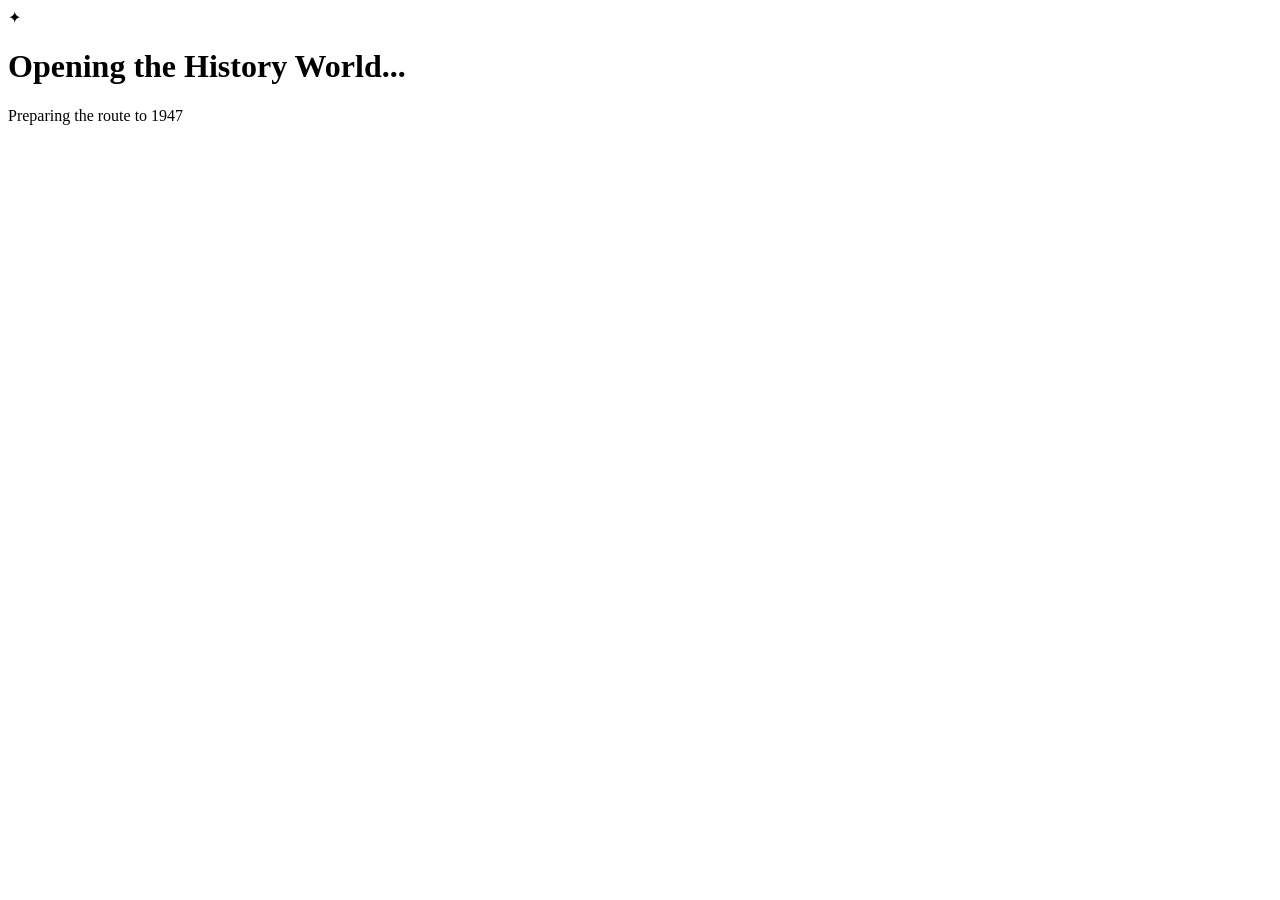
==== learn/index.html @ 53ae79a4 "Create standalone History Quest game portal in learn/ folder" ====
<!doctype html>
<html lang="en">
<head>
 <meta charset="utf-8">
 <meta name="viewport" content="width=device-width, initial-scale=1">
 <meta name="theme-color" content="#10142b">
 <meta name="description" content="History Quest — a playable 1757–1947 Modern Indian History adventure inside CGL Arena.">
 <title>History Quest · CGL Arena</title>
 <link rel="preconnect" href="https://fonts.googleapis.com">
 <link rel="preconnect" href="https://fonts.gstatic.com" crossorigin>
 <link href="https://fonts.googleapis.com/css2?family=DM+Sans:wght@400;500;600;700;800&family=Outfit:wght@400;500;600;700;800;900&display=swap" rel="stylesheet">
 <link rel="stylesheet" href="./quest.css?v=questworld-20261031-v1">
</head>
<body>
 <div id="game"><div class="initial-loader"><span class="loader-compass">✦</span><h1>Opening the History World...</h1><p>Preparing the route to 1947</p></div></div>
 <div id="toast" class="toast" role="status" aria-live="polite"></div>
 <script src="../learn-history-data.js?v=20261031-world1"></script>
 <script src="./quest.js?v=questworld-20261031-v1"></script>
</body>
</html>
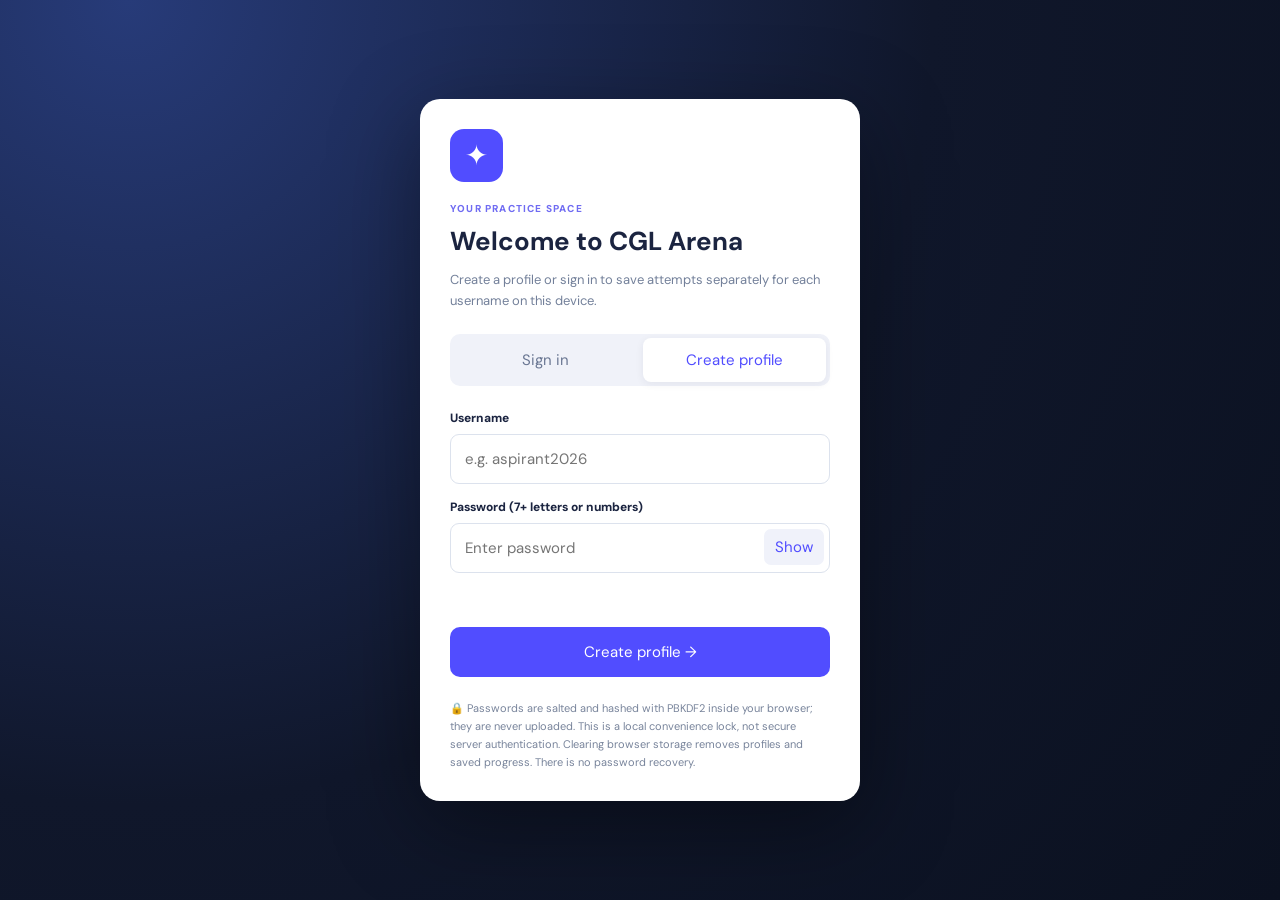
==== commit 5ee17f1a: "Load self-contained History Quest RPG modules and boot standalone portal" ====
--- a/learn/index.html
+++ b/learn/index.html
@@ -9,12 +9,16 @@
  <link rel="preconnect" href="https://fonts.googleapis.com">
  <link rel="preconnect" href="https://fonts.gstatic.com" crossorigin>
  <link href="https://fonts.googleapis.com/css2?family=DM+Sans:wght@400;500;600;700;800&family=Outfit:wght@400;500;600;700;800;900&display=swap" rel="stylesheet">
- <link rel="stylesheet" href="./quest.css?v=questworld-20261031-v1">
+ <link rel="stylesheet" href="./quest.css?v=questworld-20261031-v2">
 </head>
 <body>
  <div id="game"><div class="initial-loader"><span class="loader-compass">✦</span><h1>Opening the History World...</h1><p>Preparing the route to 1947</p></div></div>
  <div id="toast" class="toast" role="status" aria-live="polite"></div>
  <script src="../learn-history-data.js?v=20261031-world1"></script>
- <script src="./quest.js?v=questworld-20261031-v1"></script>
+ <script src="./art.js?v=questworld-20261031-v2"></script>
+ <script src="./core.js?v=questworld-20261031-v2"></script>
+ <script src="./world.js?v=questworld-20261031-v2"></script>
+ <script src="./play.js?v=questworld-20261031-v2"></script>
+ <script>window.HQ?.start();</script>
 </body>
 </html>
--- a/learn/quest.css
+++ b/learn/quest.css
@@ -0,0 +1,169 @@
+
+@import url('https://fonts.googleapis.com/css2?family=DM+Sans:wght@400;500;600;700;800&family=Outfit:wght@400;500;600;700;800;900&display=swap');
+:root{--navy:#11172c;--night:#161d39;--ink:#263148;--muted:#75809b;--purple:#6d53d8;--gold:#eeb65d;--teal:#3bc4a7;--paper:#f8f5ed;--line:#e9e4dd;--shadow:0 17px 44px rgba(40,31,65,.10)}
+*{box-sizing:border-box}html{scroll-behavior:smooth}body{margin:0;background:var(--paper);color:var(--ink);font:14px 'DM Sans',system-ui,sans-serif}button,input,select{font:inherit}button{cursor:pointer}button:disabled{cursor:not-allowed;opacity:.55}button:focus-visible,a:focus-visible{outline:3px solid #a28df5;outline-offset:3px}a{text-decoration:none;color:inherit}h1,h2,h3,h4{font-family:'Outfit',sans-serif;letter-spacing:-.035em}p{line-height:1.65}.game-shell{min-height:100vh;display:flex;flex-direction:column}.game-body{flex:1;width:min(1500px,100%);margin:0 auto;padding:27px 35px 65px}.game-top{background:#121930;color:#fff;position:sticky;z-index:50;top:0;display:flex;align-items:center;gap:24px;padding:14px max(28px,calc((100vw - 1500px)/2 + 35px));min-height:76px;box-shadow:0 10px 28px #10142220}.game-brand{display:flex;align-items:center;gap:12px;min-width:195px;font:800 19px 'Outfit',sans-serif;letter-spacing:-.06em;white-space:nowrap}.game-brand b{color:#ae9cff}.game-brand small{display:block;font:800 9px 'DM Sans',sans-serif;letter-spacing:.19em;color:#929bb7;margin-top:3px}.logo-star{width:39px;height:39px;border-radius:13px;display:grid;place-items:center;background:linear-gradient(145deg,#8776ff,#5646cf);color:#fff;font-size:25px;box-shadow:0 4px 16px #7056d866}.game-nav{display:flex;align-items:center;gap:3px;flex:1}.game-nav button{border:0;background:transparent;color:#aeb8cd;padding:10px 12px;border-radius:11px;font-size:12px;font-weight:800;white-space:nowrap}.game-nav button span{font-size:14px}.game-nav button.on,.game-nav button:hover{background:#343d66;color:white}.game-hud{display:flex;gap:12px;align-items:center;white-space:nowrap}.game-hud>span{background:#312d55;color:#f8d980;padding:10px 12px;font-weight:800;border:1px solid #ffffff17;border-radius:10px}.game-hud>a{font-size:11px;font-weight:800;color:#b4bed2}.game-footer{margin-top:auto;background:#161e35;color:#9ba8c3;display:flex;justify-content:space-between;gap:12px;flex-wrap:wrap;padding:23px max(25px,calc((100vw - 1500px)/2 + 35px));font-size:10px;font-weight:700;letter-spacing:.07em}.game-footer a{color:#e3d6fa}.eyebrow{font-size:11px;font-weight:800;letter-spacing:.14em;color:#ebc988}.eyebrow.dark{color:#9275cb}.toast{position:fixed;z-index:200;bottom:26px;left:50%;transform:translate(-50%,25px);background:#181d3b;color:#fff;padding:14px 22px;border:1px solid #a38be5;border-radius:15px;box-shadow:0 20px 40px #16183360;opacity:0;pointer-events:none;transition:.3s;max-width:calc(100% - 40px);text-align:center;font-weight:800}.toast.show{opacity:1;transform:translate(-50%,0)}.initial-loader{text-align:center;display:grid;place-content:center;min-height:100vh;background:linear-gradient(145deg,#131934,#353069);color:white}.loader-compass{font-size:70px;animation:float 3s ease-in-out infinite}
+.action-primary{background:linear-gradient(110deg,#ffca7e,#f7a853);color:#35263f;border:0;padding:16px 22px;font:900 12px 'DM Sans',sans-serif;border-radius:13px;letter-spacing:.035em;box-shadow:0 8px 22px #efab6355;transition:transform .2s,filter .2s;display:inline-flex;align-items:center;justify-content:center;gap:13px}.action-primary:hover{transform:translateY(-3px);filter:brightness(1.04)}.action-ghost{border:1px solid #ffffff63;background:#ffffff0b;color:#fff;border-radius:13px;padding:15px 20px;font-size:12px;font-weight:800}.action-ghost:hover{background:#ffffff22}
+.adventure-hero{border-radius:27px;overflow:hidden;position:relative;min-height:440px;background:radial-gradient(ellipse at 80% 25%,#4b427d 0,transparent 45%),linear-gradient(110deg,#1c2546,#272949 58%,#413765);color:white;display:grid;grid-template-columns:1.12fr .88fr;box-shadow:0 23px 50px #1c1f4c28;margin-bottom:32px}.adventure-copy{padding:43px 10px 42px 48px;position:relative;z-index:2}.hero-kicker{font-size:10px;color:#ffdf9d;font-weight:800;letter-spacing:.18em}.adventure-copy h1{font:900 clamp(33px,4vw,56px)/1.08 'Outfit',sans-serif;letter-spacing:-.055em;margin:18px 0}.adventure-copy h1 em{font-style:normal;color:#f8cd87}.adventure-copy p{max-width:515px;color:#cbd1e6;line-height:1.7;font-size:13px;margin-bottom:22px}.adventure-actions{display:flex;gap:12px;flex-wrap:wrap}.hero-scores{display:flex;gap:32px;margin-top:33px}.hero-scores div{border-right:1px solid #ffffff35;padding-right:30px}.hero-scores div:last-child{border:0}.hero-scores strong{display:block;font:800 25px 'Outfit',sans-serif;color:#fff}.hero-scores strong small{font-size:14px;color:#a8aac9}.hero-scores span{display:block;font-size:10px;color:#adb9d4;margin-top:3px;font-weight:700}
+.adventure-art{position:relative;overflow:hidden;min-width:0;align-self:stretch;background:radial-gradient(circle at 62% 40%,#d4a38629,transparent 55%)}.adventure-art .moon{position:absolute;width:270px;height:270px;background:radial-gradient(circle,#ffdcac,#e9b26d 60%,#ffc37827 62%,transparent 74%);border-radius:50%;right:10%;top:5%;filter:drop-shadow(0 0 33px #ffa96240);animation:halo 6s ease-in-out infinite}.art-mountain{position:absolute;bottom:20px;left:-10%;height:170px;width:120%;background:#424f6c;clip-path:polygon(0 100%,18% 35%,30% 70%,47% 18%,63% 72%,77% 30%,100% 100%)}.m-two{bottom:0;background:#263a55;opacity:.8;transform:scaleX(-1)}.art-landmark{position:absolute;left:5%;right:2%;bottom:15px;filter:drop-shadow(0 22px 24px #12132955);animation:float 7s ease-in-out infinite}.art-landmark .illustration{width:100%;height:auto}.art-star{position:absolute;color:#f9dda1;text-shadow:0 0 15px #ffc879;font-size:35px;animation:twinkle 3s ease-in-out infinite}.star-one{right:18%;top:17%}.star-two{right:72%;top:33%;font-size:22px;animation-delay:1s}.star-three{right:27%;top:56%;font-size:18px;animation-delay:2s}.art-date{position:absolute;z-index:4;display:flex;gap:8px;align-items:center;box-shadow:0 10px 25px #16152c60;background:#ffffffeb;color:#423661;font:900 12px 'Outfit',sans-serif;padding:10px 14px;border-radius:12px}.date-one{left:6%;top:19%;transform:rotate(-9deg)}.date-two{right:5%;bottom:22%;transform:rotate(8deg)}.art-orbit{position:absolute;right:10%;top:29%;font-size:150px;color:#f4e4bb18}
+.map-heading{display:flex;justify-content:space-between;align-items:center;gap:25px;margin:38px 0 22px}.map-heading h2{font-size:36px;margin:9px 0 6px}.map-heading h2 em{color:#e5a451;font-style:normal}.map-heading p{margin:0;color:#8390a1;font-size:13px}.map-percentage{background:#e7e0f8;border-radius:50px;color:#715bb2;padding:13px 17px;font-size:11px;font-weight:900;white-space:nowrap}
+.map-layout{display:grid;grid-template-columns:minmax(0,1fr) 280px;gap:18px;align-items:start}.fantasy-map{background:linear-gradient(145deg,#f5e9ce,#f4eddd 42%,#eae1cf);min-height:1210px;border:1px solid #dec9a8;border-radius:26px;position:relative;overflow:hidden;box-shadow:var(--shadow)}.fantasy-map:after{content:"";position:absolute;inset:0;pointer-events:none;opacity:.26;background-image:radial-gradient(#b79f6f .8px,transparent .8px);background-size:18px 18px}.map-backdrop{position:absolute;inset:0;width:100%;height:100%;pointer-events:none}.journey-wire{animation:riverRun 22s linear infinite}.world-stops{position:relative;z-index:2;height:1210px}.world-card{width:min(340px,42%);position:absolute;border-radius:18px;overflow:hidden;background:#fffaf1;border:1px solid #d8c1a0;box-shadow:0 16px 35px #80664a29;transition:transform .25s,box-shadow .25s}.world-card:hover{transform:translateY(-6px) rotate(-.4deg);box-shadow:0 25px 48px #80664a45}.world-card.locked{filter:grayscale(.8);opacity:.70}.world-card.finished{border-color:#57b797}.card-0{top:32px;left:6%}.card-1{top:245px;right:4%}.card-2{top:465px;left:6%}.card-3{top:688px;right:5%}.card-4{top:913px;left:13%}.world-card-banner{height:93px;overflow:hidden;background:linear-gradient(#e9e0c2,#c7d4bd)}.world-card-banner .illustration{width:100%;height:110px;object-fit:cover;transform:translateY(-8px)}.world-card-info{padding:14px 17px 15px}.world-card-top{display:flex;justify-content:space-between;align-items:center;gap:8px;font-size:9px;font-weight:900;color:#a09689;letter-spacing:.09em}.world-card-top span:last-child{color:#9d6c65}.world-card.unlocked .world-card-top span:last-child{color:#25896f}.world-title{display:flex;gap:10px;align-items:center;margin:9px 0 4px}.world-emoji{font-size:21px;background:#f6e5c8;border-radius:10px;width:38px;height:38px;display:grid;place-items:center}.world-title h3{font-size:18px;margin:0;line-height:1.05}.world-title small{display:block;color:#a28d7e;font-size:10px;margin-top:3px}.world-card-info>p{color:#8d7b72;font-size:10px;margin:5px 0 12px;line-height:1.4}.world-card-bar>div{display:flex;justify-content:space-between;font-size:9px;font-weight:800;color:#8a7b6c}.world-card-bar i{display:block;height:5px;border-radius:10px;background:#e8e1d5;overflow:hidden;margin:6px 0 10px}.world-card-bar em{display:block;height:100%;background:linear-gradient(90deg,#7ebaa4,#39a88b);border-radius:10px}.world-enter{width:100%;background:#262d4e;color:#fff;border:0;border-radius:9px;padding:10px 12px;font-size:10px;font-weight:900;display:flex;justify-content:space-between}.world-enter:hover{background:#6754c8}.locked-note{background:#e5ddd0;color:#887967;padding:9px 10px;border-radius:9px;font-size:10px;font-weight:700}
+.quest-hud{position:sticky;top:96px;background:linear-gradient(180deg,#25294e,#1b2440);border:1px solid #4d4a6b;border-radius:20px;padding:23px;color:#fff;box-shadow:0 13px 37px #1c1e4660}.hud-brand{display:flex;justify-content:space-between;font-size:10px;color:#c1b7ed;font-weight:900;letter-spacing:.07em}.hud-brand b{color:#f6d185}.hud-portrait{height:100px;width:100px;border-radius:50%;display:grid;place-items:center;font-size:56px;margin:23px auto 12px;background:radial-gradient(circle at 32% 28%,#7976bb,#4a497d);box-shadow:0 0 0 7px #ffffff14}.quest-hud h3{text-align:center;font-size:23px;margin:8px 0 0}.quest-hud>p{text-align:center;color:#aeb9dd;font-size:11px;margin:6px 0 20px}.hud-progress,.mission-progress i,.forge-meter,.vault-world i{display:block;height:8px;background:#ffffff28;border-radius:40px;overflow:hidden}.hud-progress>i,.mission-progress em,.forge-meter>i,.vault-world em{display:block;height:100%;background:linear-gradient(90deg,#efb75b,#71d9b4);border-radius:40px}.hud-small{display:flex;justify-content:space-between;color:#bac6e1;font-size:10px;margin-top:10px}.hud-divider{height:1px;background:#ffffff1a;margin:23px 0}.hud-kicker{color:#f6cc87;font-size:10px;letter-spacing:.1em;font-weight:900}.quest-hud h4{font:800 17px 'Outfit',sans-serif;margin:13px 0 7px}.hud-button{background:#efd080;border:0;color:#393550;border-radius:11px;padding:13px;width:100%;font-size:11px;font-weight:900}.hud-badges{display:flex;gap:9px;flex-wrap:wrap;margin:16px 0}.hud-badges span{font-size:25px}.hud-badges .hidden-badge{filter:grayscale(1);opacity:.3}.hud-link{border:0;background:transparent;color:#cbcdf6;font-weight:900;font-size:11px;padding:6px 0}
+.closing-banner{display:flex;justify-content:space-between;align-items:center;gap:20px;margin-top:28px;padding:30px;background:linear-gradient(110deg,#35254e,#59417c);border-radius:20px;color:#fff}.closing-banner span{font-size:10px;color:#f5c88b;letter-spacing:.1em;font-weight:900}.closing-banner h2{font-size:25px;margin:9px 0 3px}.closing-banner p{color:#d5c7e4;font-size:12px;margin:0}
+.mission-toolbar{display:flex;justify-content:space-between;align-items:center;gap:12px;margin:4px 0 18px}.mission-toolbar button{border:0;background:transparent;color:#6d6190;font-size:11px;font-weight:900}.mission-toolbar span{font-size:10px;letter-spacing:.12em;color:#a59aa3;font-weight:900}
+.mission-cover{position:relative;display:grid;grid-template-columns:1fr .8fr;border-radius:24px;overflow:hidden;min-height:285px;background:linear-gradient(110deg,#33335b,#61537b);color:white;box-shadow:var(--shadow)}.mission-cover.theme-0{background:linear-gradient(115deg,#423652,#916f63)}.mission-cover.theme-1{background:linear-gradient(110deg,#502f50,#9e6077)}.mission-cover.theme-2{background:linear-gradient(110deg,#3a3b74,#8b77a9)}.mission-cover.theme-3{background:linear-gradient(110deg,#235665,#4b9e92)}.mission-cover.theme-4{background:linear-gradient(110deg,#315c72,#8c9676)}
+.mission-intro{padding:32px 30px 30px;position:relative;z-index:2}.mission-intro h1{font-size:37px;margin:11px 0}.mission-intro p{font-size:12px;color:#f4f0f0bd;max-width:490px}.mission-intro small{font-size:10px;color:#f6d7a8;font-weight:800}.mission-progress{max-width:400px;margin:20px 0 12px}.mission-progress>div{display:flex;justify-content:space-between;font-size:10px;letter-spacing:.05em;margin-bottom:7px}.cover-landmark{position:relative;display:flex;align-items:center;justify-content:center;background:radial-gradient(circle at 60% 40%,#ffffff30,transparent 65%)}.cover-landmark .illustration{width:100%;filter:drop-shadow(0 15px 20px #10162e55)}.mission-layout{display:grid;grid-template-columns:minmax(0,1fr) 370px;gap:20px;margin-top:22px;align-items:start}.timeline-panel,.intel-panel{background:#fff;border:1px solid #e6e4e9;border-radius:19px;box-shadow:0 5px 25px #201b2e08;min-width:0}.timeline-panel{padding:28px}.timeline-header{display:flex;justify-content:space-between;gap:14px;margin-bottom:20px}.timeline-header h2{font-size:29px;margin:7px 0}.timeline-header p{font-size:12px;color:#8490a6;margin:0}.timeline-header>span{font-size:11px;color:#997bc0;font-weight:900;white-space:nowrap}.timeline-rail{position:relative;display:flex;flex-direction:column;gap:14px;padding:10px 0 10px 10px}.timeline-rail:before{content:"";position:absolute;left:31px;top:8px;bottom:8px;border-left:3px dashed #e7c78f}.timeline-event{position:relative;display:flex;gap:14px;align-items:center;text-align:left;border:0;background:transparent;width:100%;padding:0;min-height:94px}.event-node{z-index:1;display:grid;place-items:center;flex-shrink:0;width:44px;height:44px;border:3px solid #e8cf9c;border-radius:50%;background:#fff4e0;color:#9a7951;font:900 13px 'Outfit',sans-serif;transition:.2s}.timeline-event.captured .event-node{background:#3db898;border-color:#3db898;color:#fff}.timeline-event.on .event-node{border-color:#7760e7;box-shadow:0 0 0 5px #ded9ff}.event-card{flex:1;display:flex;flex-direction:column;gap:6px;border:1px solid #e6e4ef;border-radius:13px;background:#fff;padding:16px 18px;transition:.2s}.event-card small{font-size:10px;color:#8e97ae;letter-spacing:.04em;font-weight:700}.event-card small b{color:#8767bd}.event-card strong{font:800 18px 'Outfit',sans-serif}.event-card em{font-size:10px;color:#998d9e;font-style:normal;font-weight:800}.timeline-event.on .event-card,.timeline-event:hover .event-card{background:#f7f5ff;border-color:#a59af3;box-shadow:0 7px 25px #4e41a712}.timeline-event.captured .event-card em{color:#2b9c82}.mission-success{background:#edfff7;color:#287f68;padding:17px;border:1px solid #b8e7d4;border-radius:14px;margin:20px 0 0;font-weight:800}.mission-success button{background:none;border:0;color:#226b5b;font-weight:900;margin-left:14px}
+.intel-panel{padding:22px;position:sticky;top:96px}.intel-top{display:flex;justify-content:space-between;gap:12px;align-items:flex-start}.intel-top span{font-size:10px;font-weight:900;color:#947cae;letter-spacing:.06em}.intel-top h2{font-size:24px;line-height:1.2;margin:9px 0 18px}.intel-star{border:1px solid #dedbed;background:#fff;border-radius:11px;color:#aea0bf;padding:5px 12px;font-size:27px}.intel-star.starred{background:#fff5dc;color:#e9b356}.intel-art{height:160px;border-radius:14px;position:relative;overflow:hidden;background:linear-gradient(160deg,#f6e5d8,#d0ddd4)}.intel-art svg{height:165px;width:100%}.intel-art>span{position:absolute;top:12px;left:12px;background:#ffffffcc;border-radius:20px;padding:7px 11px;font-size:10px;font-weight:900}.intel-story{margin:20px 0}.intel-story span,.intel-tile span{display:block;font-size:10px;color:#8593a9;letter-spacing:.05em;font-weight:900}.intel-story p{font-size:13px;color:#516079;line-height:1.7}.intel-tile{border-radius:13px;padding:14px 15px;margin:10px 0;background:#f5f7fa}.intel-tile strong{display:block;font-size:12px;line-height:1.7;margin-top:8px}.intel-tile.memory{background:#eeedff;border:1px solid #dcd6ff}.intel-tile.memory strong{color:#584bc0}.intel-tile.warning{background:#fff4e1;border:1px solid #f9deb0}.intel-tile.warning strong{color:#8b6534}.capture-button{display:block;width:100%;margin-top:17px;border:0;border-radius:11px;background:linear-gradient(110deg,#785ce4,#5647cc);color:#fff;font-size:11px;font-weight:900;padding:15px}.capture-button.done{background:#e3f8ee;color:#26866e}.next-event{width:100%;border:1px solid #e2dfea;background:white;border-radius:11px;padding:12px 14px;color:#645887;font-weight:900;font-size:11px;margin-top:10px;text-align:left;display:flex;justify-content:space-between}.intel-hint{font-size:10px;color:#9a9eab;margin:16px 2px 0}
+@keyframes float{0%,100%{transform:translateY(0)}50%{transform:translateY(-12px)}}@keyframes halo{0%,100%{opacity:.85;transform:scale(1)}50%{opacity:1;transform:scale(1.045)}}@keyframes twinkle{0%,100%{opacity:.45;transform:scale(.8)}50%{opacity:1;transform:scale(1.15)}}@keyframes riverRun{to{stroke-dashoffset:-480}}
+
+/* ===== HERO COLLECTION / CHARACTER CARDS ===== */
+.heroes-banner{background:radial-gradient(circle at 89% 27%,#c58ac457,transparent 31%),linear-gradient(120deg,#292548,#50406d);color:white;border-radius:27px;padding:47px 49px;overflow:hidden;position:relative;min-height:268px;display:flex;justify-content:space-between}
+.heroes-banner h1,.forge-heading h1,.vault-banner h1,.boss-intro h1{font:900 clamp(34px,4.2vw,53px)/1.07 'Outfit',sans-serif;letter-spacing:-.055em;margin:17px 0}
+.heroes-banner h1 em,.forge-heading h1 em,.vault-banner h1 em,.boss-intro h1 em{color:#f9c77f;font-style:normal}
+.heroes-banner p{max-width:580px;color:#d7cee4;margin:0;font-size:13px}
+.hero-banner-pills{display:flex;gap:9px;flex-wrap:wrap;margin-top:25px}
+.hero-banner-pills span,.boss-pills span{border:1px solid #ffffff35;background:#ffffff17;padding:9px 12px;border-radius:30px;font-size:10px;font-weight:900;letter-spacing:.05em}
+.banner-crown{font-size:190px;color:#ffffff12;position:absolute;right:8%;top:-50px;transform:rotate(16deg)}
+.hero-filters{display:flex;flex-wrap:wrap;gap:9px;margin:27px 0}
+.hero-filters button{background:white;border:1px solid #e5dfed;border-radius:12px;padding:11px 15px;color:#796c8d;font-size:11px;font-weight:900}
+.hero-filters button.on{background:#6151bc;color:#fff;border-color:#6151bc;box-shadow:0 7px 18px #6451bc35}
+.collectible-grid{display:grid;grid-template-columns:repeat(4,minmax(0,1fr));gap:18px}
+.collectible{border-radius:20px;background:#fff;overflow:hidden;border:1px solid #eae5eb;box-shadow:0 10px 30px #27203c0c;transition:transform .25s,box-shadow .25s;min-width:0}
+.collectible:hover{transform:translateY(-8px) rotate(-.4deg);box-shadow:0 23px 48px #41345c28}
+.collectible-visual{height:208px;position:relative;display:flex;align-items:flex-end;justify-content:center;background:radial-gradient(circle at 50% 35%,var(--portrait-a),var(--portrait-b));overflow:hidden}
+.collectible-visual:before{content:"";position:absolute;left:13%;top:13%;width:74%;aspect-ratio:1;border:2px solid #ffffff60;border-radius:50%;box-shadow:0 0 0 15px #ffffff13,0 0 0 30px #ffffff08}
+.collectible-visual:after{content:"✧";position:absolute;bottom:-60px;right:-20px;color:#ffffff26;font-size:180px}
+.collectible-portrait{width:92%;max-width:230px;z-index:2;transform:translateY(12px);filter:drop-shadow(0 10px 13px #26213933)}
+.collectible-portrait svg{width:100%}
+.collectible-series{position:absolute;left:12px;top:12px;font-size:10px;font-weight:900;color:#372f56;border:1px solid #ffffff74;background:#ffffff85;border-radius:30px;padding:7px 10px;z-index:3}
+.collectible-emblem{position:absolute;right:15px;bottom:12px;font-size:25px;background:#ffffffc9;width:42px;height:42px;display:grid;place-items:center;border-radius:13px;z-index:3;box-shadow:0 5px 15px #16142a22}
+.collectible-info{padding:20px 18px 18px}
+.collectible-info>small{font-size:9px;font-weight:900;color:#9671ae;letter-spacing:.12em}
+.collectible-info h3{font-size:22px;margin:7px 0 5px}
+.collectible-info>p{color:#8490a3;font-size:11px;min-height:52px;margin:4px 0 12px;line-height:1.6}
+.collectible-facts{display:flex;flex-wrap:wrap;gap:6px;min-height:55px}
+.collectible-facts span{background:#f4f1ff;padding:6px 8px;border-radius:7px;color:#7b66a4;font-size:9px;font-weight:800}
+.collectible-info button{width:100%;text-align:center;background:#262945;border:0;color:#fff;font-size:10px;font-weight:900;border-radius:10px;padding:13px 7px;margin-top:15px}
+.collectible-info button:hover{background:#6951c6}
+/* ===== MEMORY FORGE ===== */
+.forge-heading{text-align:center;max-width:690px;margin:28px auto 33px}
+.forge-heading h1{color:#263048}
+.forge-heading h1 em{color:#7a57c5}
+.forge-heading .eyebrow{color:#986bc3}
+.forge-heading p{color:#8a91a2;font-size:13px}
+.forge-grid{display:grid;grid-template-columns:minmax(0,1fr) 285px;gap:24px;max-width:1160px;margin:0 auto}
+.forge-main{min-width:0}
+.forge-tools{display:flex;justify-content:space-between;align-items:center;margin-bottom:15px;gap:8px}
+.forge-tools span{font-size:11px;font-weight:900;color:#8d7aa1;letter-spacing:.12em}
+.forge-tools select{border:1px solid #ded7eb;background:white;border-radius:10px;padding:11px;font-weight:700;color:#655675;max-width:200px;font-size:11px}
+.big-flashcard{position:relative;width:100%;min-height:435px;border:0;overflow:hidden;background:radial-gradient(ellipse at 50% 40%,#6a57a8 0,transparent 72%),linear-gradient(125deg,#242451,#473876);color:white;border-radius:25px;padding:43px 50px;display:flex;align-items:center;justify-content:center;flex-direction:column;gap:25px;box-shadow:0 22px 42px #38296a40;transition:transform .3s,background .3s}
+.big-flashcard:before{content:"";position:absolute;inset:15px;border:1px solid #ffffff38;border-radius:18px;pointer-events:none}
+.big-flashcard:after{content:"";position:absolute;width:360px;height:360px;border:60px solid #ffffff06;border-radius:50%;top:0;right:-150px;pointer-events:none}
+.big-flashcard:hover{transform:translateY(-5px)}
+.big-flashcard.face-up{background:radial-gradient(circle at 40% 30%,#289a8b,#176372 72%,#204d71)}
+.big-flashcard .flash-sigil{position:absolute;left:30px;top:22px;font-size:38px;color:#e5c78e}
+.flash-kicker{font-size:11px;font-weight:900;letter-spacing:.17em;color:#dbc9f1}
+.big-flashcard strong{font:900 clamp(30px,5vw,51px)/1.1 'Outfit',sans-serif;letter-spacing:-.05em;max-width:620px}
+.big-flashcard p{max-width:520px;color:#eeecfa;font-size:15px;line-height:1.75;margin:0}
+.big-flashcard small{font-size:10px;font-weight:900;letter-spacing:.14em;color:#e1d4f3}
+.flash-bottom{position:absolute;bottom:22px;color:#dccdb6;font-size:18px;letter-spacing:.6em}
+.forge-actions{display:flex;justify-content:space-between;gap:10px;margin:22px 0}
+.forge-actions>button:not(.action-primary){background:#fff;border:1px solid #dfdeeb;border-radius:12px;padding:12px 16px;color:#6a5b86;font-size:11px;font-weight:900}
+.forge-meter{height:8px;border-radius:20px;overflow:hidden;background:#e6e2ec}
+.forge-meter>i{display:block;height:100%;background:linear-gradient(90deg,#a781ec,#55cdb3);border-radius:20px}
+.forge-bottom{text-align:center;font-size:11px;color:#8b91a0;margin-top:12px}
+.forge-guide{border:1px solid #e4deec;border-radius:20px;background:#fff;align-self:start;padding:25px;box-shadow:var(--shadow)}
+.forge-guide>span{font-size:11px;font-weight:900;color:#896ab2;letter-spacing:.04em}
+.forge-guide>div{margin-top:25px;padding-bottom:17px;border-bottom:1px solid #eeebf3}
+.forge-guide b{font-size:12px;color:#443f65}
+.forge-guide p{font-size:12px;color:#9196a5;margin:8px 0 0}
+.forge-guide button{width:100%;border:0;border-radius:11px;background:#f0ecff;color:#6551b1;font-weight:900;padding:15px;margin-top:22px;font-size:11px}
+/* ===== BOSS BATTLE ===== */
+.boss-lobby{position:relative;overflow:hidden;min-height:590px;background:radial-gradient(circle at 76% 40%,#4f396f,transparent 42%),linear-gradient(120deg,#1a1b3b,#30305d 65%,#4c3462);border-radius:27px;color:white;display:grid;grid-template-columns:1.15fr .85fr;box-shadow:0 25px 50px #241f4c34}
+.boss-sky{position:absolute;inset:0;pointer-events:none;overflow:hidden}.boss-sky span{position:absolute;color:#ffdf9a;font-size:42px;animation:twinkle 4s ease-in-out infinite}.boss-sky span:nth-child(1){left:71%;top:11%}.boss-sky span:nth-child(2){left:93%;top:36%;animation-delay:1s}.boss-sky span:nth-child(3){left:66%;bottom:16%;animation-delay:2s}
+.boss-intro{z-index:3;position:relative;padding:65px 20px 65px 53px}
+.boss-intro h1{font-size:clamp(43px,5vw,69px)}.boss-intro em{color:#ffc07f}
+.boss-intro>p{font-size:13px;color:#d6d4ea;max-width:555px}
+.boss-pills{display:flex;gap:9px;flex-wrap:wrap;margin-top:24px}
+.boss-lobby-actions{display:flex;gap:10px;flex-wrap:wrap;margin-top:25px}
+.boss-last{display:block;margin-top:27px;color:#c7bedc;font-size:10px;letter-spacing:.09em}
+.boss-monster{display:grid;place-items:center;position:relative;align-self:stretch}
+.boss-outer{font-size:220px;z-index:2;filter:drop-shadow(0 25px 24px #110e334f);animation:bossFloat 5s ease-in-out infinite}
+.boss-eye{position:absolute;font-size:35px;top:27%;color:#ffa653;z-index:4;letter-spacing:.3em;animation:twinkle 3s ease-in-out infinite}
+.boss-shadow{position:absolute;bottom:21%;width:220px;height:35px;border-radius:50%;background:#0e102956;filter:blur(17px)}
+.battle-scene{max-width:1040px;margin:0 auto}
+.battle-top{display:flex;justify-content:space-between;align-items:center;gap:10px;margin-bottom:17px;font-size:11px;color:#9188a5;font-weight:900;letter-spacing:.04em}
+.battle-top button{border:0;background:none;color:#67558d;font-size:11px;font-weight:900}
+.arena{position:relative;display:grid;grid-template-columns:1fr 100px 1fr;align-items:center;gap:15px;padding:22px;background:linear-gradient(110deg,#26294c,#44416c);border-radius:22px;color:white;overflow:hidden;min-height:178px;box-shadow:0 15px 35px #20213b27}
+.arena:before{content:"";position:absolute;inset:0;background:radial-gradient(circle at 50% 0,#ffffff1e,transparent 55%);pointer-events:none}
+.fighter{display:flex;align-items:center;gap:15px;z-index:2}
+.fighter-icon{font-size:56px;animation:bossFloat 4s ease-in-out infinite;filter:drop-shadow(0 8px 10px #19182a66)}
+.fighter>div:last-child{flex:1;min-width:0}.fighter b{font-size:11px;letter-spacing:.07em}.fighter small{font-size:10px;color:#c1c2dd;display:block;margin-top:8px}
+.health{height:12px;border-radius:15px;overflow:hidden;background:#ffffff26;max-width:250px;margin-top:10px}
+.health i{display:block;height:100%;background:linear-gradient(90deg,#e45a80,#ffb46d);border-radius:15px;transition:width .5s}
+.player .health i{background:linear-gradient(90deg,#46bead,#b0e7c7)}
+.battle-versus{font-size:23px;color:#f3c57f;text-align:center;z-index:2}
+.question-panel{margin-top:18px;border:1px solid #e9e3ee;background:#fff;border-radius:22px;padding:34px;box-shadow:0 10px 30px #26203b0d}
+.question-meta{display:flex;justify-content:space-between;gap:10px;font-size:11px;font-weight:900;letter-spacing:.05em;color:#927bb2}
+.question-panel h2{font-size:clamp(19px,2.7vw,28px);line-height:1.45;margin:23px 0 25px;max-width:900px}
+.battle-options{display:grid;grid-template-columns:1fr 1fr;gap:13px}
+.battle-options button{display:flex;gap:14px;align-items:center;text-align:left;border:1px solid #e4dfeb;background:#fbfaff;border-radius:13px;padding:16px;min-height:76px;transition:.2s;color:#384058}
+.battle-options button:not(:disabled):hover{border-color:#8f78e2;background:#f4f0ff;transform:translateY(-2px)}
+.battle-options button>span{display:grid;place-items:center;flex-shrink:0;background:#eeebfc;color:#7058c9;border-radius:11px;width:37px;height:37px;font-size:13px;font-weight:900}
+.battle-options button>b{flex:1;font-size:12px;line-height:1.5}
+.battle-options button>em{font-style:normal;color:#25a47c}
+.battle-options button.correct{background:#e7faef;border-color:#69d3a4;opacity:1}
+.battle-options button.wrong{background:#fff0f2;border-color:#ed8d9b;opacity:1}
+.battle-options button.muted{opacity:.52}
+.battle-options button:disabled{cursor:default}
+.question-feedback{padding:18px 20px;border-radius:13px;margin-top:18px}
+.question-feedback b{font-size:12px}.question-feedback p{font-size:12px;margin:8px 0 0}
+.question-feedback.hit{background:#e6f8ee;color:#188365}.question-feedback.miss{background:#fff1e1;color:#a46c34}
+.question-bottom{display:flex;justify-content:space-between;gap:10px;align-items:center;margin-top:24px}
+.question-bottom>span{font-weight:800;color:#9d9ab2;font-size:11px}
+.result-hero{position:relative;text-align:center;background:radial-gradient(ellipse at 50% 10%,#8c78be,#3d336c 70%,#2a2956);color:white;padding:60px 20px;border-radius:25px;overflow:hidden}
+.result-hero h1{font-size:clamp(30px,4vw,52px);margin:16px 0}
+.result-score{font:900 105px 'Outfit',sans-serif;letter-spacing:-.06em;color:#ffe1a0;line-height:1.2}
+.result-score small{font-size:35px;color:#d9c5ef}
+.result-hero>p{color:#e3d9ef}.victory-stars{font-size:55px;letter-spacing:25px;color:#f5d28f;opacity:.55}
+.result-chips,.result-buttons{display:flex;gap:10px;flex-wrap:wrap;justify-content:center;margin-top:23px}
+.result-chips span{background:#ffffff18;border:1px solid #ffffff20;border-radius:30px;padding:10px 13px;font-size:11px;font-weight:900}
+.wrong-summary{background:white;border:1px solid #ece5ea;padding:28px;border-radius:19px;margin-top:23px}
+.wrong-summary h2{font-size:25px}.wrong-summary>p{font-size:12px;color:#8e93a1}
+.wrong-summary article{padding:16px 0;border-top:1px solid #edeaf1}
+.wrong-summary article>span{font-size:10px;color:#ad7595;text-transform:uppercase;font-weight:900}
+.wrong-summary article>b{display:block;font-size:13px;margin-top:7px}
+.wrong-summary article>p{color:#838da0;font-size:12px;margin:7px 0 0}
+/* ===== TREASURE VAULT ===== */
+.vault-banner{background:linear-gradient(115deg,#222b4f,#504176);border-radius:23px;padding:41px 45px;color:white;display:flex;align-items:center;justify-content:space-between;gap:25px;overflow:hidden}
+.vault-banner h1{font-size:clamp(36px,4vw,50px)}.vault-banner p{color:#cfcade;font-size:13px;max-width:610px}
+.vault-medal{display:flex;align-items:center;justify-content:center;flex-direction:column;flex-shrink:0;width:164px;height:164px;border:3px solid #f1cc8a;border-radius:50%;background:radial-gradient(circle,#77639c,#3e385f);box-shadow:0 0 0 12px #ffffff12,0 0 0 27px #ffffff08;transform:rotate(8deg)}
+.vault-medal strong{font:900 32px 'Outfit',sans-serif;color:#ffe09c}.vault-medal span{font-size:10px;color:#f8e2c0;font-weight:900}
+.vault-stats{display:grid;grid-template-columns:repeat(4,minmax(0,1fr));gap:15px;margin:20px 0}
+.vault-stats>div{background:white;border:1px solid #e8e1e6;border-radius:15px;padding:19px}
+.vault-stats span{display:block;font-size:10px;color:#9c88a6;font-weight:900}
+.vault-stats strong{display:block;font:900 clamp(16px,2vw,25px) 'Outfit',sans-serif;margin-top:11px}
+.vault-columns{display:grid;grid-template-columns:1fr 1fr;gap:18px}
+.vault-card{background:#fff;border:1px solid #e9e6ee;border-radius:20px;padding:23px;min-width:0}
+.vault-heading{display:flex;justify-content:space-between;align-items:center;gap:12px;margin-bottom:18px}
+.vault-heading h2{font-size:22px;margin:0}.vault-heading>b{font-size:11px;color:#ad90b3;white-space:nowrap}
+.badge-treasury{display:grid;grid-template-columns:repeat(4,minmax(0,1fr));gap:10px}
+.badge-treasury>div{border:1px solid #e7e3f1;background:#f8f6ff;border-radius:12px;padding:16px 8px;text-align:center;display:flex;flex-direction:column;align-items:center;gap:7px}
+.badge-treasury>div>span{font-size:28px}.badge-treasury b{font-size:10px}.badge-treasury small{font-size:9px;color:#9788a8}
+.badge-treasury .sealed{filter:grayscale(1);opacity:.38}
+.vault-world{width:100%;background:#fff;border:0;border-bottom:1px solid #eeebf2;text-align:left;display:flex;gap:13px;align-items:center;padding:13px 0}
+.vault-world>span{font-size:25px}.vault-world>div{flex:1}.vault-world b{font-size:12px}.vault-world small{display:block;color:#9c9ba7;font-size:10px;margin:5px 0}.vault-world i{height:5px;background:#eeebf4}.vault-world>strong{color:#8571b9}
+.danger-row{display:flex;align-items:center;gap:12px;padding:14px 0;border-bottom:1px solid #eeebf2}
+.danger-row>div{flex:1}.danger-row b{font-size:12px}.danger-row small{display:block;font-size:10px;color:#9992a3;margin-top:5px}
+.danger-row>i{background:#eee7ed;border-radius:20px;width:100px;height:8px;overflow:hidden}.danger-row>i em{display:block;height:100%;background:#e98881;border-radius:20px}
+.vault-button{width:100%;border:0;background:#624ed0;border-radius:12px;color:white;font-weight:900;padding:13px;margin-top:20px}
+.vault-empty{padding:30px;text-align:center;font-size:34px;color:#8c819f}.vault-empty p{font-size:12px;color:#9995a3}
+.treasure-row{display:block;text-align:left;width:100%;padding:13px;border:1px solid #ebe6f0;border-radius:11px;background:#fcfbff;margin:8px 0}
+.treasure-row b{display:block;font-size:12px}.treasure-row small{display:block;color:#928c9f;font-size:10px;margin-top:5px}
+/* ===== RESPONSIVE AND ACCESSIBLE ===== */
+@media(max-width:1380px){.game-nav button{padding:10px 8px;font-size:11px}.game-top{gap:11px}.collectible-grid{grid-template-columns:repeat(3,1fr)}.map-layout{grid-template-columns:minmax(0,1fr) 250px}.world-card{width:min(310px,44%)}.quest-hud{padding:18px}}
+@media(max-width:1120px){.game-top{flex-wrap:wrap;padding:11px 22px}.game-nav{order:3;overflow:auto;flex-basis:100%;padding-bottom:3px;scrollbar-width:thin}.game-nav button{flex:0 0 auto}.game-body{padding:22px}.adventure-hero{grid-template-columns:1fr .85fr}.adventure-copy{padding:32px}.map-layout{grid-template-columns:1fr}.quest-hud{position:static;display:grid;grid-template-columns:1fr 1fr;align-items:center;gap:8px}.hud-brand,.hud-divider{grid-column:1/-1}.hud-portrait{grid-row:2/4}.quest-hud>h3,.quest-hud>p{text-align:left}.fantasy-map{min-height:1180px}.world-stops{height:1180px}.world-card{width:min(350px,42%)}.mission-layout{grid-template-columns:minmax(0,1fr) 340px}.collectible-grid{grid-template-columns:repeat(3,minmax(0,1fr))}}
+@media(max-width:850px){.adventure-hero{grid-template-columns:1fr}.adventure-art{min-height:260px}.adventure-copy{padding:34px}.adventure-copy h1{max-width:640px}.adventure-art .moon{right:30%}.art-landmark{left:23%;right:23%}.mission-layout{grid-template-columns:1fr}.intel-panel{position:static}.forge-grid{grid-template-columns:1fr}.forge-guide{display:grid;grid-template-columns:repeat(3,1fr);gap:12px}.forge-guide>span,.forge-guide>button{grid-column:1/-1}.forge-guide>div{margin-top:10px;padding-bottom:0}.collectible-grid{grid-template-columns:repeat(2,minmax(0,1fr))}.vault-columns{grid-template-columns:1fr}.vault-stats{grid-template-columns:repeat(2,1fr)}.boss-lobby{grid-template-columns:1fr}.boss-intro{padding:40px 35px}.boss-monster{min-height:230px}.boss-outer{font-size:140px}.boss-eye{top:12%}}
+@media(max-width:650px){.game-top{padding:10px 12px}.game-brand{min-width:0;font-size:16px}.logo-star{width:33px;height:33px}.game-hud{margin-left:auto}.game-hud a{display:none}.game-nav{gap:2px}.game-nav button{padding:10px;font-size:10px}.game-body{padding:13px 12px 42px}.adventure-hero{border-radius:20px}.adventure-copy{padding:30px 23px 20px}.adventure-copy h1{font-size:40px}.adventure-copy p{font-size:12px}.adventure-actions{flex-direction:column}.adventure-actions button{width:100%}.hero-scores{gap:14px;justify-content:space-between}.hero-scores div{padding-right:12px}.hero-scores strong{font-size:21px}.hero-scores span{font-size:9px}.adventure-art{min-height:220px}.art-landmark{left:13%;right:13%}.map-heading{display:block;margin:30px 4px 20px}.map-heading h2{font-size:29px}.map-percentage{display:inline-block;margin-top:17px}.fantasy-map{min-height:0;padding:22px 15px;border-radius:18px}.map-backdrop{display:none}.world-stops{height:auto;display:grid;gap:20px;position:relative;padding-left:22px}.world-stops:before{content:"";position:absolute;left:4px;top:20px;bottom:20px;border-left:4px dashed #dfad70}.world-card{position:relative;top:auto;left:auto;right:auto;width:100%;max-width:none}.world-card:before{content:"";position:absolute;top:105px;left:-30px;height:15px;width:15px;border-radius:50%;background:#e6b35b;box-shadow:0 0 0 4px #fff2dc}.world-card-info>p{font-size:11px}.world-card-banner{height:115px}.world-card-banner .illustration{height:130px}.closing-banner{display:block}.closing-banner button{margin-top:18px;width:100%}.quest-hud{display:block}.quest-hud>h3,.quest-hud>p{text-align:center}.hud-portrait{margin:20px auto}.mission-cover{grid-template-columns:1fr}.mission-intro{padding:28px 23px}.mission-intro h1{font-size:34px}.cover-landmark{max-height:200px}.cover-landmark .illustration{max-height:180px}.mission-toolbar span{font-size:9px}.timeline-panel{padding:18px}.timeline-header h2{font-size:26px}.timeline-header p{font-size:11px}.event-card{padding:14px}.event-card strong{font-size:16px}.timeline-rail{padding-left:0}.timeline-rail:before{left:22px}.event-node{width:44px;height:44px}.collectible-grid{grid-template-columns:repeat(2,minmax(0,1fr));gap:10px}.collectible-visual{height:150px}.collectible-portrait{max-width:170px}.collectible-info{padding:13px}.collectible-info h3{font-size:17px}.collectible-info>p{font-size:10px;min-height:72px}.collectible-facts{min-height:95px}.collectible-facts span{font-size:9px}.heroes-banner{padding:32px 24px}.heroes-banner h1,.forge-heading h1{font-size:37px}.banner-crown{font-size:120px}.hero-filters{gap:6px}.hero-filters button{font-size:10px;padding:10px}.big-flashcard{min-height:350px;padding:30px 18px}.big-flashcard strong{font-size:32px}.big-flashcard p{font-size:13px}.forge-actions{gap:6px}.forge-actions button{padding:11px 8px!important;font-size:10px!important}.forge-guide{display:block}.forge-guide>div{margin-top:18px}.battle-top{font-size:9px}.arena{grid-template-columns:1fr;gap:10px;padding:16px}.fighter-icon{font-size:34px}.battle-versus{display:none}.question-panel{padding:20px}.question-meta{font-size:10px;flex-wrap:wrap}.battle-options{grid-template-columns:1fr}.battle-options button{min-height:60px}.question-panel h2{font-size:20px}.question-bottom{align-items:stretch}.question-bottom button{font-size:10px}.vault-banner{display:block;padding:30px 25px}.vault-medal{width:126px;height:126px;margin:25px 15px 7px}.vault-stats{gap:8px}.vault-stats>div{padding:13px}.vault-stats strong{font-size:17px}.badge-treasury{grid-template-columns:repeat(3,1fr)}.game-footer{padding:18px;font-size:9px}}
+@media(max-width:380px){.collectible-grid{grid-template-columns:1fr}.collectible-info>p,.collectible-facts{min-height:0}.adventure-copy h1{font-size:36px}.hero-scores{gap:7px}.game-hud>span{padding:7px;font-size:10px}}
+@keyframes bossFloat{0%,100%{transform:translateY(0) rotate(-2deg)}50%{transform:translateY(-13px) rotate(3deg)}}
+@media(prefers-reduced-motion:reduce){html{scroll-behavior:auto}*,*:before,*:after{animation-duration:.001ms!important;transition-duration:.001ms!important}}
